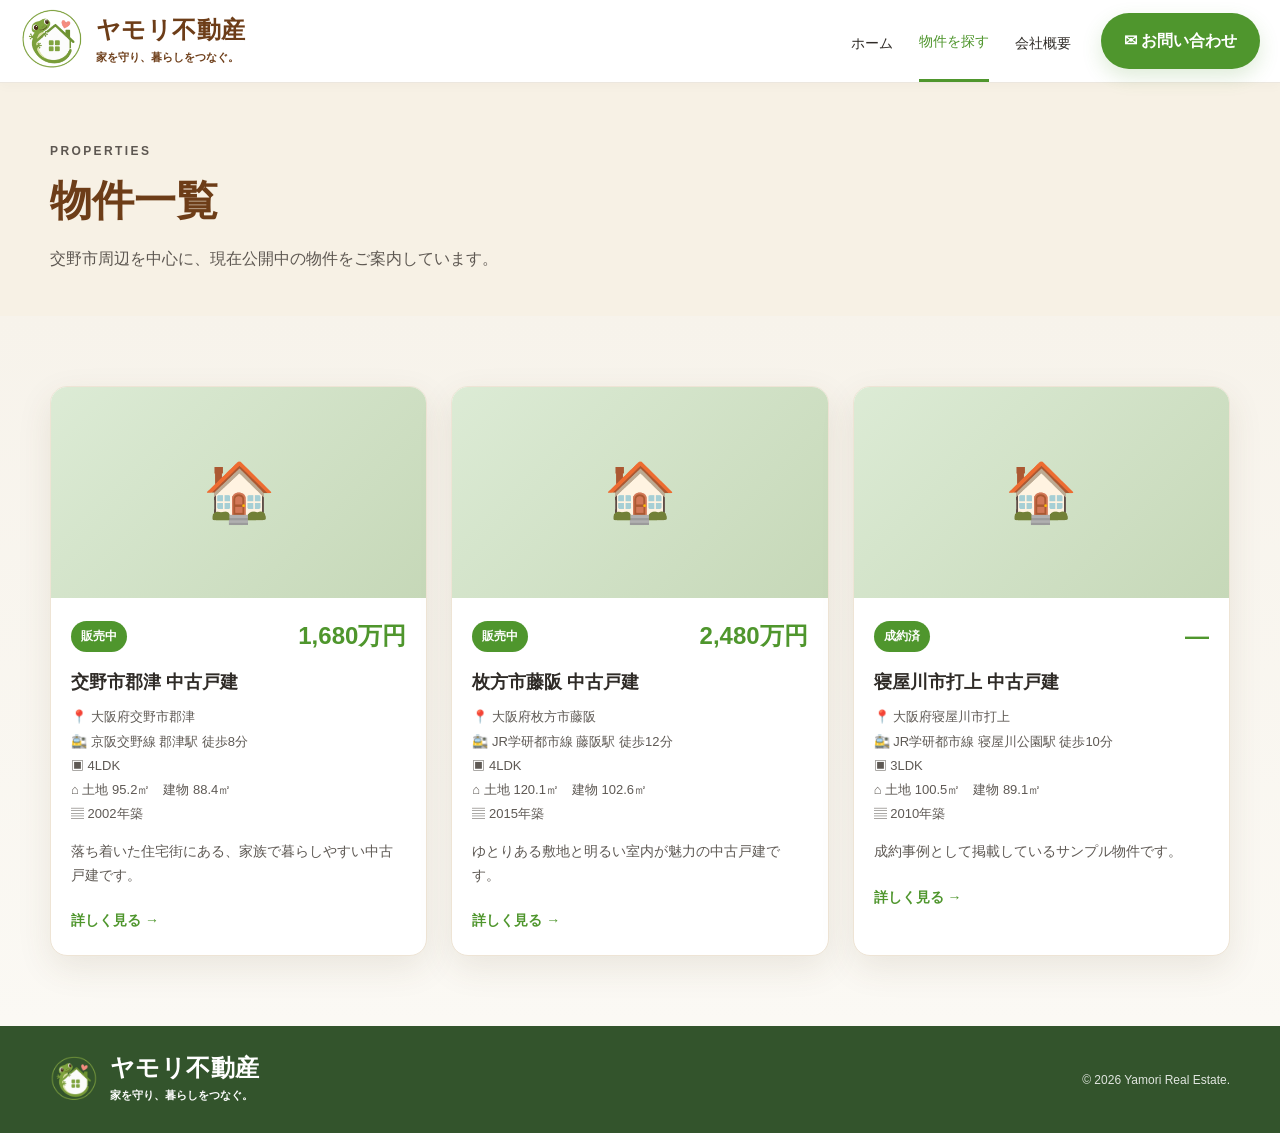
==== properties.html @ 7ecbcc4e "Refresh property listing script cache" ====
<!doctype html>
<html lang="ja">
<head>
  <meta charset="utf-8">
  <meta name="viewport" content="width=device-width,initial-scale=1">
  <title>物件一覧｜交野市の中古物件｜ヤモリ不動産</title>
  <meta name="description" content="ヤモリ不動産が取り扱う交野市周辺の中古戸建・中古物件一覧です。公開中の物件情報をご覧いただけます。">
  <meta name="robots" content="index,follow">
  <link rel="canonical" href="https://naokisuzuki-create.github.io/yamori-estate/properties.html">
  <link rel="stylesheet" href="style.css?v=13">
  <script defer src="script.js?v=12"></script>
</head>
<body>
<header class="site-header">
  <div class="wrap header-inner">
    <a class="brand" href="index.html">
      <img class="brand-logo" src="images/images_logo.png?v=11" alt="ヤモリ不動産ロゴ">
      <div><strong>ヤモリ不動産</strong><small>家を守り、暮らしをつなぐ。</small></div>
    </a>
    <nav>
      <a href="index.html">ホーム</a>
      <a class="active" href="properties.html">物件を探す</a>
      <a href="index.html#company">会社概要</a>
    </nav>

    <a class="contact-pill" href="index.html#contact">✉ お問い合わせ</a>
  </div>
</header>
<main>
  <section class="page-hero"><div class="wrap"><p class="eyebrow">PROPERTIES</p><h1>物件一覧</h1><p>交野市周辺を中心に、現在公開中の物件をご案内しています。</p></div></section>
  <section class="section properties"><div class="wrap"><div id="propertyStatus" class="status">物件情報を読み込んでいます…</div><div id="propertyGrid" class="property-grid"></div></div></section>
</main>
<footer><div class="wrap footer-inner"><div class="brand"><img class="brand-logo" src="images/images_logo.png?v=11" alt="ヤモリ不動産ロゴ"><div><strong>ヤモリ不動産</strong><small>家を守り、暮らしをつなぐ。</small></div></div><p>© <span id="year"></span> Yamori Real Estate.</p></div></footer>
</body>
</html>
---- style.css ----
:root{--green:#4f962d;--brown:#6d3d18;--cream:#f7f1e5;--ink:#2f2b27;--line:#e8dfd1;--pink:#f58379;--shadow:0 12px 34px rgba(86,65,39,.10)}*{box-sizing:border-box}html{scroll-behavior:smooth}body{margin:0;font-family:-apple-system,BlinkMacSystemFont,"Segoe UI","Hiragino Kaku Gothic ProN","Yu Gothic",Meiryo,sans-serif;color:var(--ink);background:#fff;line-height:1.7}img{max-width:100%}a{text-decoration:none;color:inherit}.wrap{width:min(1180px,calc(100% - 40px));margin:auto}.site-header{position:sticky;top:0;z-index:60;background:rgba(255,255,255,.98);border-bottom:1px solid #ece7df;box-shadow:0 2px 12px rgba(60,50,40,.03)}.header-inner{width:min(1280px,calc(100% - 40px));min-height:82px;display:flex;align-items:center;gap:24px}.brand{display:flex;align-items:center;gap:12px;min-width:max-content}.brand-logo{display:block;width:64px;height:64px;object-fit:contain;flex:0 0 64px}.brand strong{display:block;color:var(--brown);font-size:24px;letter-spacing:.02em;line-height:1.2}.brand small{display:block;color:var(--brown);font-size:11px;font-weight:700;margin-top:3px}.header-inner nav{display:flex;align-items:center;gap:26px;margin-left:auto;font-size:14px}.header-inner nav a{padding:30px 0 25px;white-space:nowrap}.header-inner nav a.active{color:var(--green);border-bottom:3px solid var(--green)}.contact-pill{background:var(--green);color:#fff;font-weight:800;border-radius:999px;padding:14px 23px;margin-left:6px;box-shadow:0 8px 20px rgba(79,150,45,.18)}.hero{position:relative;min-height:560px;overflow:hidden;background:#f3f3ef}.hero-photo{position:absolute;inset:0;width:100%;height:100%;display:block;object-fit:cover;object-position:center}.hero:after{content:"";position:absolute;inset:0;background:linear-gradient(90deg,rgba(255,255,255,.96) 0%,rgba(255,255,255,.90) 28%,rgba(255,255,255,.58) 46%,rgba(255,255,255,.05) 72%);pointer-events:none}.hero-content{position:relative;z-index:2;min-height:560px;display:flex;align-items:center}.hero-copy{width:56%;padding:48px 0}.hero-copy h1{font-size:clamp(50px,4.8vw,68px);line-height:1.16;letter-spacing:.015em;color:var(--brown);margin:0 0 24px;font-weight:800}.hero-copy p{font-size:19px;line-height:1.9;margin:0;color:#38312d}.actions{display:flex;gap:16px;margin-top:30px;flex-wrap:wrap}.btn{display:inline-flex;align-items:center;justify-content:center;min-height:52px;padding:0 26px;border-radius:999px;font-weight:800;border:0;cursor:pointer}.btn.green{background:var(--green);color:#fff;box-shadow:0 10px 26px rgba(79,150,45,.22)}.btn.light{border:1px solid #98b880;background:rgba(255,255,255,.92);color:#456b34}.values{background:#fff;padding:28px 0 36px}.values-grid{display:grid;grid-template-columns:repeat(4,1fr);gap:18px;text-align:center}.values-grid>div{padding:6px 18px}.circle{width:78px;height:78px;border-radius:50%;background:#eaf4e4;color:var(--green);display:grid;place-items:center;margin:0 auto 10px;font-size:34px}.circle.pink{background:#fff0ed;color:var(--pink)}.circle.brown{background:#f6eee5;color:var(--brown)}.values h3{color:var(--brown);font-size:18px;margin:9px 0 7px}.values p{font-size:14px;line-height:1.85;margin:0;color:#514a43}.section{padding:70px 0}.properties{background:linear-gradient(180deg,#f7f3eb,#fbf9f4)}.title-row{display:flex;justify-content:space-between;align-items:end;margin-bottom:20px}.title-row h2{font-size:32px;color:var(--brown);margin:0}.title-row a{color:var(--green);font-weight:800}.status{color:#777;font-size:13px;margin-bottom:14px}.status:empty{display:none}.property-grid{display:grid;grid-template-columns:repeat(3,1fr);gap:24px}.property-card{background:#fff;border-radius:17px;overflow:hidden;box-shadow:var(--shadow);border:1px solid #eee4d5}.property-link{display:block;height:100%}.property-card:hover{transform:translateY(-2px);transition:.18s ease;box-shadow:0 15px 38px rgba(86,65,39,.14)}.property-image{aspect-ratio:16/9;background:linear-gradient(135deg,#dcebd5,#c6d8b8);display:grid;place-items:center;overflow:hidden}.property-image img{width:100%;height:100%;object-fit:cover}.placeholder-house{font-size:58px}.property-body{padding:18px 20px 22px}.property-top{display:flex;align-items:center;justify-content:space-between;gap:12px}.badge{background:var(--green);color:#fff;border-radius:999px;padding:5px 10px;font-size:12px;font-weight:800;display:inline-block}.price{font-size:24px;font-weight:900;color:var(--green)}.property-card h3{margin:10px 0 8px;font-size:18px}.meta{font-size:13px;line-height:1.85;color:#5e5954;margin:4px 0}.description{font-size:14px;color:#5e5954}.detail-link{display:inline-block;margin-top:8px;color:var(--green);font-weight:800;font-size:14px}.ctas{padding-top:28px;padding-bottom:36px;background:#fbf9f4}.cta-grid{display:grid;grid-template-columns:1fr 1fr;gap:24px}.cta{display:flex;align-items:center;gap:18px;border-radius:18px;padding:26px 30px;box-shadow:0 6px 18px rgba(84,64,40,.04)}.cta.sell{background:#edf7e9;color:#317424}.cta.search{background:#f7eee3;color:#744318}.cta b{font-size:38px}.cta span{display:flex;flex-direction:column}.cta strong{font-size:24px}.cta small{font-size:13px;color:#49443f;margin-top:2px}.cta i{margin-left:auto;width:40px;height:40px;border-radius:50%;background:#fff;display:grid;place-items:center;font-style:normal;font-size:22px}.town{background:#fff}.town-photo{display:block;width:100%;height:auto;object-fit:contain}.town-description{padding-top:26px;padding-bottom:34px}.town-description p{max-width:760px;margin:0;font-size:16px;line-height:1.9;color:#514a43}.company{background:#fff}.company-grid{display:grid;grid-template-columns:.65fr 1.35fr;gap:60px}.eyebrow{color:var(--green);letter-spacing:.2em;font-weight:800;font-size:12px}.company h2,.contact h2{font-size:37px;margin:4px 0 10px;color:var(--brown)}.company dl{margin:0}.company dl div{display:grid;grid-template-columns:140px 1fr;padding:18px 0;border-top:1px solid var(--line)}.company dl div:last-child{border-bottom:1px solid var(--line)}.company dt{font-weight:700}.company dd{margin:0;color:#5d5751}.contact{background:#f7efdf}.contact-form-grid{display:grid;grid-template-columns:.75fr 1.25fr;gap:60px;align-items:start}.contact-form{background:#fff;border:1px solid #eadfce;border-radius:18px;padding:28px;box-shadow:var(--shadow)}.contact-form label{display:block;font-weight:700;margin-bottom:16px;color:#473f38}.contact-form label span{font-size:11px;color:#fff;background:var(--green);border-radius:999px;padding:2px 7px;margin-left:8px}.contact-form input,.contact-form select,.contact-form textarea{width:100%;margin-top:7px;border:1px solid #d8cec0;border-radius:10px;padding:12px 13px;font:inherit;background:#fff;color:var(--ink)}.contact-form textarea{resize:vertical}.contact-form .btn{width:auto}.form-note{font-size:12px;color:#766e66;margin:10px 0 0}.page-hero{background:#f7f1e5;padding:58px 0 44px}.page-hero h1{color:var(--brown);font-size:42px;margin:4px 0 8px}.page-hero p{margin:0;color:#5d5751}.breadcrumb{font-size:13px;color:#746c64;margin:0 0 24px}.breadcrumb a{color:var(--green)}.property-detail-head{display:grid;grid-template-columns:1.1fr .9fr;gap:42px;align-items:start}.property-detail-image{background:linear-gradient(135deg,#dcebd5,#c6d8b8);border-radius:18px;overflow:hidden;aspect-ratio:16/10;display:grid;place-items:center}.property-detail-image img{width:100%;height:100%;object-fit:cover}.property-detail-placeholder{font-size:86px}.property-detail-summary h1{color:var(--brown);font-size:36px;line-height:1.35;margin:16px 0 8px}.detail-price{font-size:32px;font-weight:900;color:var(--green);margin:0 0 18px}.property-detail-summary .btn{margin-top:14px}.property-specs{margin:42px 0 0;border-top:1px solid var(--line)}.property-specs div{display:grid;grid-template-columns:180px 1fr;border-bottom:1px solid var(--line);padding:17px 0}.property-specs dt{font-weight:800}.property-specs dd{margin:0}.not-found{text-align:center;padding:40px 0 70px}.not-found h1{color:var(--brown)}footer{background:#33542c;color:#fff;padding:28px 0}.footer-inner{display:flex;align-items:center;justify-content:space-between;gap:24px}footer .brand-logo{width:48px;height:48px;flex-basis:48px}footer .brand strong,footer .brand small{color:#fff}footer p{font-size:12px;opacity:.85}@media(max-width:980px){.header-inner nav{display:none}.contact-pill{margin-left:auto}.hero-copy{width:60%}.values-grid,.property-grid{grid-template-columns:repeat(2,1fr)}.cta-grid,.company-grid,.contact-form-grid,.property-detail-head{grid-template-columns:1fr}}@media(max-width:640px){.wrap{width:min(100% - 26px,1180px)}.site-header{position:relative}.header-inner{min-height:74px;gap:10px}.brand{gap:9px}.brand-logo{width:52px;height:52px;flex-basis:52px}.brand strong{font-size:18px}.brand small{font-size:9px}.contact-pill{font-size:0;padding:10px 12px;margin-left:auto}.contact-pill:before{content:"✉";font-size:18px}.hero{min-height:0;overflow:visible;display:flex;flex-direction:column;background:#fff}.hero-photo{position:relative;inset:auto;width:100%;height:auto;object-fit:contain;order:1}.hero:after{display:none}.hero-content{min-height:0;height:auto;order:2;display:block;background:#fff}.hero-copy{width:100%;padding:24px 0 30px}.hero-copy h1{font-size:36px;line-height:1.16;margin-bottom:16px}.hero-copy p{font-size:15px;line-height:1.75}.actions{gap:10px;margin-top:22px}.btn{width:100%;min-height:48px;padding:0 20px}.values{padding:26px 0 32px}.values-grid{grid-template-columns:1fr;gap:30px}.values-grid>div{padding:0 10px}.circle{width:68px;height:68px;font-size:30px;margin-bottom:8px}.values h3{font-size:17px;margin:7px 0 5px}.values p{font-size:14px;line-height:1.75}.property-grid{grid-template-columns:1fr}.section{padding:46px 0}.title-row{align-items:flex-start;flex-direction:column;gap:8px}.cta-grid{grid-template-columns:1fr;gap:16px}.cta{padding:22px}.cta strong{font-size:20px}.company-grid{grid-template-columns:1fr;gap:26px}.company h2,.contact h2{font-size:32px;line-height:1.28}.company dl div{grid-template-columns:1fr;gap:5px;padding:16px 0}.footer-inner{flex-direction:column;align-items:flex-start}.town-photo{width:100%;height:auto;object-fit:contain}.town-description{padding-top:20px;padding-bottom:28px}.town-description p{font-size:15px;line-height:1.75}.contact{padding-top:44px;padding-bottom:44px}.contact-form{padding:20px}.page-hero{padding:40px 0 30px}.page-hero h1{font-size:34px}.property-detail-summary h1{font-size:28px}.detail-price{font-size:27px}.property-specs div{grid-template-columns:1fr;gap:4px}.property-detail-placeholder{font-size:64px}}
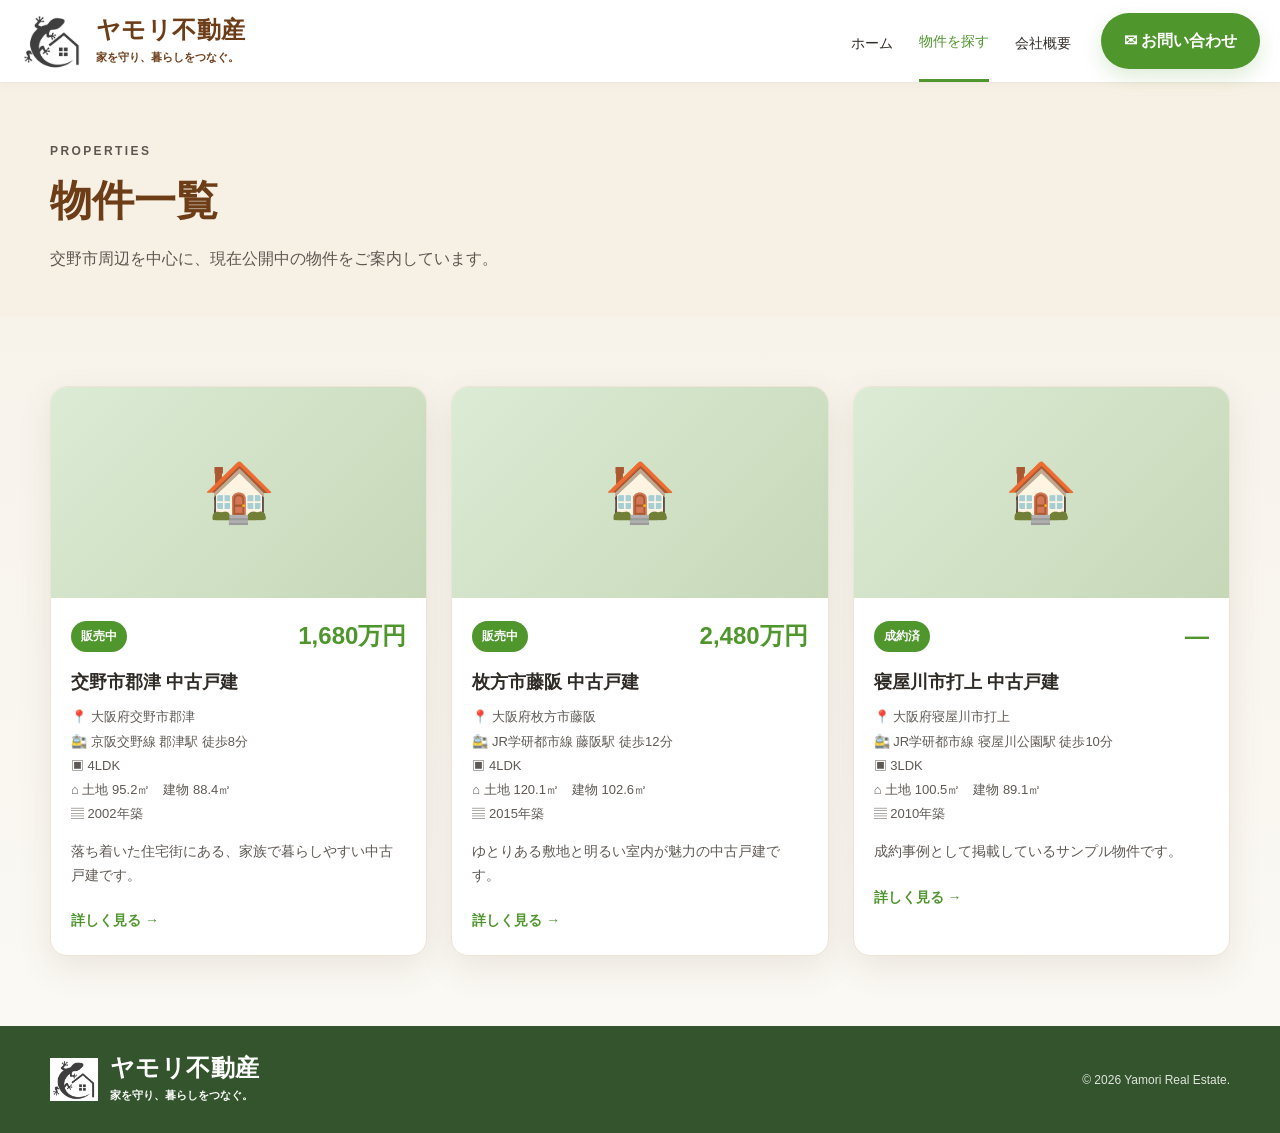
==== commit d8e4c677: "Update logo image in properties.html" ====
--- a/properties.html
+++ b/properties.html
@@ -14,7 +14,7 @@
 <header class="site-header">
   <div class="wrap header-inner">
     <a class="brand" href="index.html">
-      <img class="brand-logo" src="images/images_logo.png?v=11" alt="ヤモリ不動産ロゴ">
+      <img class="brand-logo" src="images/images_logo2.png?v=1" alt="ヤモリ不動産ロゴ">
       <div><strong>ヤモリ不動産</strong><small>家を守り、暮らしをつなぐ。</small></div>
     </a>
     <nav>
@@ -30,6 +30,6 @@
   <section class="page-hero"><div class="wrap"><p class="eyebrow">PROPERTIES</p><h1>物件一覧</h1><p>交野市周辺を中心に、現在公開中の物件をご案内しています。</p></div></section>
   <section class="section properties"><div class="wrap"><div id="propertyStatus" class="status">物件情報を読み込んでいます…</div><div id="propertyGrid" class="property-grid"></div></div></section>
 </main>
-<footer><div class="wrap footer-inner"><div class="brand"><img class="brand-logo" src="images/images_logo.png?v=11" alt="ヤモリ不動産ロゴ"><div><strong>ヤモリ不動産</strong><small>家を守り、暮らしをつなぐ。</small></div></div><p>© <span id="year"></span> Yamori Real Estate.</p></div></footer>
+<footer><div class="wrap footer-inner"><div class="brand"><img class="brand-logo" src="images/images_logo2.png?v=1" alt="ヤモリ不動産ロゴ"><div><strong>ヤモリ不動産</strong><small>家を守り、暮らしをつなぐ。</small></div></div><p>© <span id="year"></span> Yamori Real Estate.</p></div></footer>
 </body>
 </html>
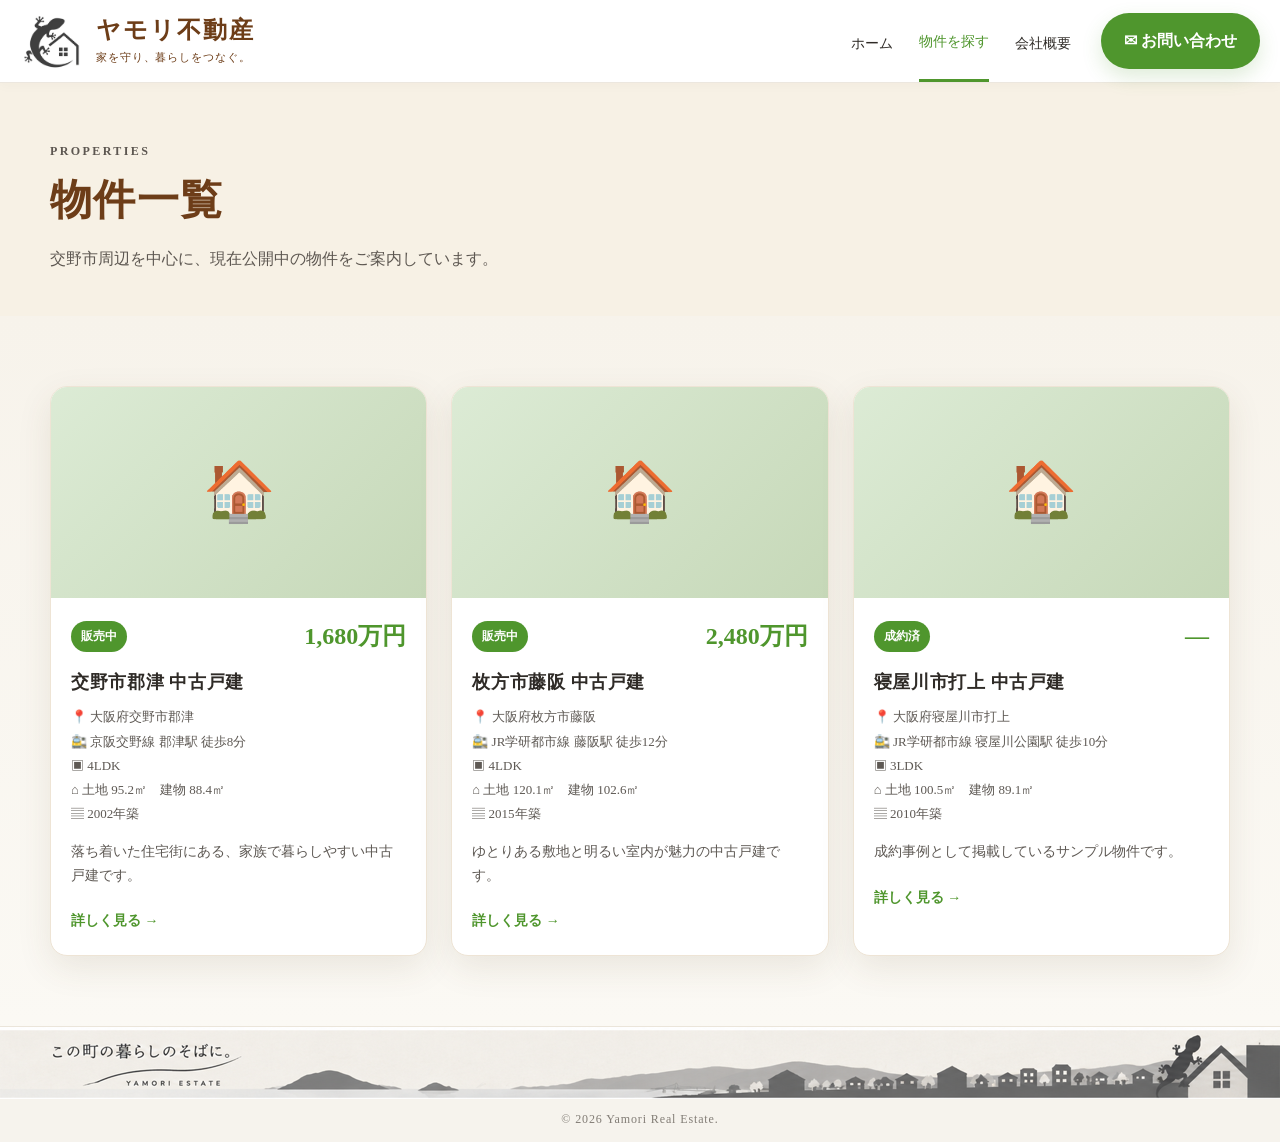
==== commit 2bd0537f: "Apply Mincho typography and image footer to properties page" ====
--- a/properties.html
+++ b/properties.html
@@ -7,7 +7,7 @@
   <meta name="description" content="ヤモリ不動産が取り扱う交野市周辺の中古戸建・中古物件一覧です。公開中の物件情報をご覧いただけます。">
   <meta name="robots" content="index,follow">
   <link rel="canonical" href="https://naokisuzuki-create.github.io/yamori-estate/properties.html">
-  <link rel="stylesheet" href="style.css?v=13">
+  <link rel="stylesheet" href="style.css?v=14">
   <script defer src="script.js?v=12"></script>
 </head>
 <body>
@@ -30,6 +30,9 @@
   <section class="page-hero"><div class="wrap"><p class="eyebrow">PROPERTIES</p><h1>物件一覧</h1><p>交野市周辺を中心に、現在公開中の物件をご案内しています。</p></div></section>
   <section class="section properties"><div class="wrap"><div id="propertyStatus" class="status">物件情報を読み込んでいます…</div><div id="propertyGrid" class="property-grid"></div></div></section>
 </main>
-<footer><div class="wrap footer-inner"><div class="brand"><img class="brand-logo" src="images/images_logo2.png?v=1" alt="ヤモリ不動産ロゴ"><div><strong>ヤモリ不動産</strong><small>家を守り、暮らしをつなぐ。</small></div></div><p>© <span id="year"></span> Yamori Real Estate.</p></div></footer>
+<footer class="site-footer">
+  <img class="footer-banner" src="images/images_town3.png?v=1" alt="この町の暮らしのそばに。ヤモリ不動産">
+  <div class="footer-copy"><p>© <span id="year"></span> Yamori Real Estate.</p></div>
+</footer>
 </body>
 </html>
--- a/style.css
+++ b/style.css
@@ -1 +1,7 @@
-:root{--green:#4f962d;--brown:#6d3d18;--cream:#f7f1e5;--ink:#2f2b27;--line:#e8dfd1;--pink:#f58379;--shadow:0 12px 34px rgba(86,65,39,.10)}*{box-sizing:border-box}html{scroll-behavior:smooth}body{margin:0;font-family:-apple-system,BlinkMacSystemFont,"Segoe UI","Hiragino Kaku Gothic ProN","Yu Gothic",Meiryo,sans-serif;color:var(--ink);background:#fff;line-height:1.7}img{max-width:100%}a{text-decoration:none;color:inherit}.wrap{width:min(1180px,calc(100% - 40px));margin:auto}.site-header{position:sticky;top:0;z-index:60;background:rgba(255,255,255,.98);border-bottom:1px solid #ece7df;box-shadow:0 2px 12px rgba(60,50,40,.03)}.header-inner{width:min(1280px,calc(100% - 40px));min-height:82px;display:flex;align-items:center;gap:24px}.brand{display:flex;align-items:center;gap:12px;min-width:max-content}.brand-logo{display:block;width:64px;height:64px;object-fit:contain;flex:0 0 64px}.brand strong{display:block;color:var(--brown);font-size:24px;letter-spacing:.02em;line-height:1.2}.brand small{display:block;color:var(--brown);font-size:11px;font-weight:700;margin-top:3px}.header-inner nav{display:flex;align-items:center;gap:26px;margin-left:auto;font-size:14px}.header-inner nav a{padding:30px 0 25px;white-space:nowrap}.header-inner nav a.active{color:var(--green);border-bottom:3px solid var(--green)}.contact-pill{background:var(--green);color:#fff;font-weight:800;border-radius:999px;padding:14px 23px;margin-left:6px;box-shadow:0 8px 20px rgba(79,150,45,.18)}.hero{position:relative;min-height:560px;overflow:hidden;background:#f3f3ef}.hero-photo{position:absolute;inset:0;width:100%;height:100%;display:block;object-fit:cover;object-position:center}.hero:after{content:"";position:absolute;inset:0;background:linear-gradient(90deg,rgba(255,255,255,.96) 0%,rgba(255,255,255,.90) 28%,rgba(255,255,255,.58) 46%,rgba(255,255,255,.05) 72%);pointer-events:none}.hero-content{position:relative;z-index:2;min-height:560px;display:flex;align-items:center}.hero-copy{width:56%;padding:48px 0}.hero-copy h1{font-size:clamp(50px,4.8vw,68px);line-height:1.16;letter-spacing:.015em;color:var(--brown);margin:0 0 24px;font-weight:800}.hero-copy p{font-size:19px;line-height:1.9;margin:0;color:#38312d}.actions{display:flex;gap:16px;margin-top:30px;flex-wrap:wrap}.btn{display:inline-flex;align-items:center;justify-content:center;min-height:52px;padding:0 26px;border-radius:999px;font-weight:800;border:0;cursor:pointer}.btn.green{background:var(--green);color:#fff;box-shadow:0 10px 26px rgba(79,150,45,.22)}.btn.light{border:1px solid #98b880;background:rgba(255,255,255,.92);color:#456b34}.values{background:#fff;padding:28px 0 36px}.values-grid{display:grid;grid-template-columns:repeat(4,1fr);gap:18px;text-align:center}.values-grid>div{padding:6px 18px}.circle{width:78px;height:78px;border-radius:50%;background:#eaf4e4;color:var(--green);display:grid;place-items:center;margin:0 auto 10px;font-size:34px}.circle.pink{background:#fff0ed;color:var(--pink)}.circle.brown{background:#f6eee5;color:var(--brown)}.values h3{color:var(--brown);font-size:18px;margin:9px 0 7px}.values p{font-size:14px;line-height:1.85;margin:0;color:#514a43}.section{padding:70px 0}.properties{background:linear-gradient(180deg,#f7f3eb,#fbf9f4)}.title-row{display:flex;justify-content:space-between;align-items:end;margin-bottom:20px}.title-row h2{font-size:32px;color:var(--brown);margin:0}.title-row a{color:var(--green);font-weight:800}.status{color:#777;font-size:13px;margin-bottom:14px}.status:empty{display:none}.property-grid{display:grid;grid-template-columns:repeat(3,1fr);gap:24px}.property-card{background:#fff;border-radius:17px;overflow:hidden;box-shadow:var(--shadow);border:1px solid #eee4d5}.property-link{display:block;height:100%}.property-card:hover{transform:translateY(-2px);transition:.18s ease;box-shadow:0 15px 38px rgba(86,65,39,.14)}.property-image{aspect-ratio:16/9;background:linear-gradient(135deg,#dcebd5,#c6d8b8);display:grid;place-items:center;overflow:hidden}.property-image img{width:100%;height:100%;object-fit:cover}.placeholder-house{font-size:58px}.property-body{padding:18px 20px 22px}.property-top{display:flex;align-items:center;justify-content:space-between;gap:12px}.badge{background:var(--green);color:#fff;border-radius:999px;padding:5px 10px;font-size:12px;font-weight:800;display:inline-block}.price{font-size:24px;font-weight:900;color:var(--green)}.property-card h3{margin:10px 0 8px;font-size:18px}.meta{font-size:13px;line-height:1.85;color:#5e5954;margin:4px 0}.description{font-size:14px;color:#5e5954}.detail-link{display:inline-block;margin-top:8px;color:var(--green);font-weight:800;font-size:14px}.ctas{padding-top:28px;padding-bottom:36px;background:#fbf9f4}.cta-grid{display:grid;grid-template-columns:1fr 1fr;gap:24px}.cta{display:flex;align-items:center;gap:18px;border-radius:18px;padding:26px 30px;box-shadow:0 6px 18px rgba(84,64,40,.04)}.cta.sell{background:#edf7e9;color:#317424}.cta.search{background:#f7eee3;color:#744318}.cta b{font-size:38px}.cta span{display:flex;flex-direction:column}.cta strong{font-size:24px}.cta small{font-size:13px;color:#49443f;margin-top:2px}.cta i{margin-left:auto;width:40px;height:40px;border-radius:50%;background:#fff;display:grid;place-items:center;font-style:normal;font-size:22px}.town{background:#fff}.town-photo{display:block;width:100%;height:auto;object-fit:contain}.town-description{padding-top:26px;padding-bottom:34px}.town-description p{max-width:760px;margin:0;font-size:16px;line-height:1.9;color:#514a43}.company{background:#fff}.company-grid{display:grid;grid-template-columns:.65fr 1.35fr;gap:60px}.eyebrow{color:var(--green);letter-spacing:.2em;font-weight:800;font-size:12px}.company h2,.contact h2{font-size:37px;margin:4px 0 10px;color:var(--brown)}.company dl{margin:0}.company dl div{display:grid;grid-template-columns:140px 1fr;padding:18px 0;border-top:1px solid var(--line)}.company dl div:last-child{border-bottom:1px solid var(--line)}.company dt{font-weight:700}.company dd{margin:0;color:#5d5751}.contact{background:#f7efdf}.contact-form-grid{display:grid;grid-template-columns:.75fr 1.25fr;gap:60px;align-items:start}.contact-form{background:#fff;border:1px solid #eadfce;border-radius:18px;padding:28px;box-shadow:var(--shadow)}.contact-form label{display:block;font-weight:700;margin-bottom:16px;color:#473f38}.contact-form label span{font-size:11px;color:#fff;background:var(--green);border-radius:999px;padding:2px 7px;margin-left:8px}.contact-form input,.contact-form select,.contact-form textarea{width:100%;margin-top:7px;border:1px solid #d8cec0;border-radius:10px;padding:12px 13px;font:inherit;background:#fff;color:var(--ink)}.contact-form textarea{resize:vertical}.contact-form .btn{width:auto}.form-note{font-size:12px;color:#766e66;margin:10px 0 0}.page-hero{background:#f7f1e5;padding:58px 0 44px}.page-hero h1{color:var(--brown);font-size:42px;margin:4px 0 8px}.page-hero p{margin:0;color:#5d5751}.breadcrumb{font-size:13px;color:#746c64;margin:0 0 24px}.breadcrumb a{color:var(--green)}.property-detail-head{display:grid;grid-template-columns:1.1fr .9fr;gap:42px;align-items:start}.property-detail-image{background:linear-gradient(135deg,#dcebd5,#c6d8b8);border-radius:18px;overflow:hidden;aspect-ratio:16/10;display:grid;place-items:center}.property-detail-image img{width:100%;height:100%;object-fit:cover}.property-detail-placeholder{font-size:86px}.property-detail-summary h1{color:var(--brown);font-size:36px;line-height:1.35;margin:16px 0 8px}.detail-price{font-size:32px;font-weight:900;color:var(--green);margin:0 0 18px}.property-detail-summary .btn{margin-top:14px}.property-specs{margin:42px 0 0;border-top:1px solid var(--line)}.property-specs div{display:grid;grid-template-columns:180px 1fr;border-bottom:1px solid var(--line);padding:17px 0}.property-specs dt{font-weight:800}.property-specs dd{margin:0}.not-found{text-align:center;padding:40px 0 70px}.not-found h1{color:var(--brown)}footer{background:#33542c;color:#fff;padding:28px 0}.footer-inner{display:flex;align-items:center;justify-content:space-between;gap:24px}footer .brand-logo{width:48px;height:48px;flex-basis:48px}footer .brand strong,footer .brand small{color:#fff}footer p{font-size:12px;opacity:.85}@media(max-width:980px){.header-inner nav{display:none}.contact-pill{margin-left:auto}.hero-copy{width:60%}.values-grid,.property-grid{grid-template-columns:repeat(2,1fr)}.cta-grid,.company-grid,.contact-form-grid,.property-detail-head{grid-template-columns:1fr}}@media(max-width:640px){.wrap{width:min(100% - 26px,1180px)}.site-header{position:relative}.header-inner{min-height:74px;gap:10px}.brand{gap:9px}.brand-logo{width:52px;height:52px;flex-basis:52px}.brand strong{font-size:18px}.brand small{font-size:9px}.contact-pill{font-size:0;padding:10px 12px;margin-left:auto}.contact-pill:before{content:"✉";font-size:18px}.hero{min-height:0;overflow:visible;display:flex;flex-direction:column;background:#fff}.hero-photo{position:relative;inset:auto;width:100%;height:auto;object-fit:contain;order:1}.hero:after{display:none}.hero-content{min-height:0;height:auto;order:2;display:block;background:#fff}.hero-copy{width:100%;padding:24px 0 30px}.hero-copy h1{font-size:36px;line-height:1.16;margin-bottom:16px}.hero-copy p{font-size:15px;line-height:1.75}.actions{gap:10px;margin-top:22px}.btn{width:100%;min-height:48px;padding:0 20px}.values{padding:26px 0 32px}.values-grid{grid-template-columns:1fr;gap:30px}.values-grid>div{padding:0 10px}.circle{width:68px;height:68px;font-size:30px;margin-bottom:8px}.values h3{font-size:17px;margin:7px 0 5px}.values p{font-size:14px;line-height:1.75}.property-grid{grid-template-columns:1fr}.section{padding:46px 0}.title-row{align-items:flex-start;flex-direction:column;gap:8px}.cta-grid{grid-template-columns:1fr;gap:16px}.cta{padding:22px}.cta strong{font-size:20px}.company-grid{grid-template-columns:1fr;gap:26px}.company h2,.contact h2{font-size:32px;line-height:1.28}.company dl div{grid-template-columns:1fr;gap:5px;padding:16px 0}.footer-inner{flex-direction:column;align-items:flex-start}.town-photo{width:100%;height:auto;object-fit:contain}.town-description{padding-top:20px;padding-bottom:28px}.town-description p{font-size:15px;line-height:1.75}.contact{padding-top:44px;padding-bottom:44px}.contact-form{padding:20px}.page-hero{padding:40px 0 30px}.page-hero h1{font-size:34px}.property-detail-summary h1{font-size:28px}.detail-price{font-size:27px}.property-specs div{grid-template-columns:1fr;gap:4px}.property-detail-placeholder{font-size:64px}}+:root{--green:#4f962d;--brown:#6d3d18;--cream:#f7f1e5;--ink:#2f2b27;--line:#e8dfd1;--pink:#f58379;--shadow:0 12px 34px rgba(86,65,39,.10)}*{box-sizing:border-box}html{scroll-behavior:smooth}body{margin:0;font-family:-apple-system,BlinkMacSystemFont,"Segoe UI","Hiragino Kaku Gothic ProN","Yu Gothic",Meiryo,sans-serif;color:var(--ink);background:#fff;line-height:1.7}img{max-width:100%}a{text-decoration:none;color:inherit}.wrap{width:min(1180px,calc(100% - 40px));margin:auto}.site-header{position:sticky;top:0;z-index:60;background:rgba(255,255,255,.98);border-bottom:1px solid #ece7df;box-shadow:0 2px 12px rgba(60,50,40,.03)}.header-inner{width:min(1280px,calc(100% - 40px));min-height:82px;display:flex;align-items:center;gap:24px}.brand{display:flex;align-items:center;gap:12px;min-width:max-content}.brand-logo{display:block;width:64px;height:64px;object-fit:contain;flex:0 0 64px}.brand strong{display:block;color:var(--brown);font-size:24px;letter-spacing:.02em;line-height:1.2}.brand small{display:block;color:var(--brown);font-size:11px;font-weight:700;margin-top:3px}.header-inner nav{display:flex;align-items:center;gap:26px;margin-left:auto;font-size:14px}.header-inner nav a{padding:30px 0 25px;white-space:nowrap}.header-inner nav a.active{color:var(--green);border-bottom:3px solid var(--green)}.contact-pill{background:var(--green);color:#fff;font-weight:800;border-radius:999px;padding:14px 23px;margin-left:6px;box-shadow:0 8px 20px rgba(79,150,45,.18)}.hero{position:relative;min-height:560px;overflow:hidden;background:#f3f3ef}.hero-photo{position:absolute;inset:0;width:100%;height:100%;display:block;object-fit:cover;object-position:center}.hero:after{content:"";position:absolute;inset:0;background:linear-gradient(90deg,rgba(255,255,255,.96) 0%,rgba(255,255,255,.90) 28%,rgba(255,255,255,.58) 46%,rgba(255,255,255,.05) 72%);pointer-events:none}.hero-content{position:relative;z-index:2;min-height:560px;display:flex;align-items:center}.hero-copy{width:56%;padding:48px 0}.hero-copy h1{font-size:clamp(50px,4.8vw,68px);line-height:1.16;letter-spacing:.015em;color:var(--brown);margin:0 0 24px;font-weight:800}.hero-copy p{font-size:19px;line-height:1.9;margin:0;color:#38312d}.actions{display:flex;gap:16px;margin-top:30px;flex-wrap:wrap}.btn{display:inline-flex;align-items:center;justify-content:center;min-height:52px;padding:0 26px;border-radius:999px;font-weight:800;border:0;cursor:pointer}.btn.green{background:var(--green);color:#fff;box-shadow:0 10px 26px rgba(79,150,45,.22)}.btn.light{border:1px solid #98b880;background:rgba(255,255,255,.92);color:#456b34}.values{background:#fff;padding:28px 0 36px}.values-grid{display:grid;grid-template-columns:repeat(4,1fr);gap:18px;text-align:center}.values-grid>div{padding:6px 18px}.circle{width:78px;height:78px;border-radius:50%;background:#eaf4e4;color:var(--green);display:grid;place-items:center;margin:0 auto 10px;font-size:34px}.circle.pink{background:#fff0ed;color:var(--pink)}.circle.brown{background:#f6eee5;color:var(--brown)}.values h3{color:var(--brown);font-size:18px;margin:9px 0 7px}.values p{font-size:14px;line-height:1.85;margin:0;color:#514a43}.section{padding:70px 0}.properties{background:linear-gradient(180deg,#f7f3eb,#fbf9f4)}.title-row{display:flex;justify-content:space-between;align-items:end;margin-bottom:20px}.title-row h2{font-size:32px;color:var(--brown);margin:0}.title-row a{color:var(--green);font-weight:800}.status{color:#777;font-size:13px;margin-bottom:14px}.status:empty{display:none}.property-grid{display:grid;grid-template-columns:repeat(3,1fr);gap:24px}.property-card{background:#fff;border-radius:17px;overflow:hidden;box-shadow:var(--shadow);border:1px solid #eee4d5}.property-link{display:block;height:100%}.property-card:hover{transform:translateY(-2px);transition:.18s ease;box-shadow:0 15px 38px rgba(86,65,39,.14)}.property-image{aspect-ratio:16/9;background:linear-gradient(135deg,#dcebd5,#c6d8b8);display:grid;place-items:center;overflow:hidden}.property-image img{width:100%;height:100%;object-fit:cover}.placeholder-house{font-size:58px}.property-body{padding:18px 20px 22px}.property-top{display:flex;align-items:center;justify-content:space-between;gap:12px}.badge{background:var(--green);color:#fff;border-radius:999px;padding:5px 10px;font-size:12px;font-weight:800;display:inline-block}.price{font-size:24px;font-weight:900;color:var(--green)}.property-card h3{margin:10px 0 8px;font-size:18px}.meta{font-size:13px;line-height:1.85;color:#5e5954;margin:4px 0}.description{font-size:14px;color:#5e5954}.detail-link{display:inline-block;margin-top:8px;color:var(--green);font-weight:800;font-size:14px}.ctas{padding-top:28px;padding-bottom:36px;background:#fbf9f4}.cta-grid{display:grid;grid-template-columns:1fr 1fr;gap:24px}.cta{display:flex;align-items:center;gap:18px;border-radius:18px;padding:26px 30px;box-shadow:0 6px 18px rgba(84,64,40,.04)}.cta.sell{background:#edf7e9;color:#317424}.cta.search{background:#f7eee3;color:#744318}.cta b{font-size:38px}.cta span{display:flex;flex-direction:column}.cta strong{font-size:24px}.cta small{font-size:13px;color:#49443f;margin-top:2px}.cta i{margin-left:auto;width:40px;height:40px;border-radius:50%;background:#fff;display:grid;place-items:center;font-style:normal;font-size:22px}.town{background:#fff}.town-photo{display:block;width:100%;height:auto;object-fit:contain}.town-description{padding-top:26px;padding-bottom:34px}.town-description p{max-width:760px;margin:0;font-size:16px;line-height:1.9;color:#514a43}.company{background:#fff}.company-grid{display:grid;grid-template-columns:.65fr 1.35fr;gap:60px}.eyebrow{color:var(--green);letter-spacing:.2em;font-weight:800;font-size:12px}.company h2,.contact h2{font-size:37px;margin:4px 0 10px;color:var(--brown)}.company dl{margin:0}.company dl div{display:grid;grid-template-columns:140px 1fr;padding:18px 0;border-top:1px solid var(--line)}.company dl div:last-child{border-bottom:1px solid var(--line)}.company dt{font-weight:700}.company dd{margin:0;color:#5d5751}.contact{background:#f7efdf}.contact-form-grid{display:grid;grid-template-columns:.75fr 1.25fr;gap:60px;align-items:start}.contact-form{background:#fff;border:1px solid #eadfce;border-radius:18px;padding:28px;box-shadow:var(--shadow)}.contact-form label{display:block;font-weight:700;margin-bottom:16px;color:#473f38}.contact-form label span{font-size:11px;color:#fff;background:var(--green);border-radius:999px;padding:2px 7px;margin-left:8px}.contact-form input,.contact-form select,.contact-form textarea{width:100%;margin-top:7px;border:1px solid #d8cec0;border-radius:10px;padding:12px 13px;font:inherit;background:#fff;color:var(--ink)}.contact-form textarea{resize:vertical}.contact-form .btn{width:auto}.form-note{font-size:12px;color:#766e66;margin:10px 0 0}.page-hero{background:#f7f1e5;padding:58px 0 44px}.page-hero h1{color:var(--brown);font-size:42px;margin:4px 0 8px}.page-hero p{margin:0;color:#5d5751}.breadcrumb{font-size:13px;color:#746c64;margin:0 0 24px}.breadcrumb a{color:var(--green)}.property-detail-head{display:grid;grid-template-columns:1.1fr .9fr;gap:42px;align-items:start}.property-detail-image{background:linear-gradient(135deg,#dcebd5,#c6d8b8);border-radius:18px;overflow:hidden;aspect-ratio:16/10;display:grid;place-items:center}.property-detail-image img{width:100%;height:100%;object-fit:cover}.property-detail-placeholder{font-size:86px}.property-detail-summary h1{color:var(--brown);font-size:36px;line-height:1.35;margin:16px 0 8px}.detail-price{font-size:32px;font-weight:900;color:var(--green);margin:0 0 18px}.property-detail-summary .btn{margin-top:14px}.property-specs{margin:42px 0 0;border-top:1px solid var(--line)}.property-specs div{display:grid;grid-template-columns:180px 1fr;border-bottom:1px solid var(--line);padding:17px 0}.property-specs dt{font-weight:800}.property-specs dd{margin:0}.not-found{text-align:center;padding:40px 0 70px}.not-found h1{color:var(--brown)}footer{background:#33542c;color:#fff;padding:28px 0}.footer-inner{display:flex;align-items:center;justify-content:space-between;gap:24px}footer .brand-logo{width:48px;height:48px;flex-basis:48px}footer .brand strong,footer .brand small{color:#fff}footer p{font-size:12px;opacity:.85}@media(max-width:980px){.header-inner nav{display:none}.contact-pill{margin-left:auto}.hero-copy{width:60%}.values-grid,.property-grid{grid-template-columns:repeat(2,1fr)}.cta-grid,.company-grid,.contact-form-grid,.property-detail-head{grid-template-columns:1fr}}@media(max-width:640px){.wrap{width:min(100% - 26px,1180px)}.site-header{position:relative}.header-inner{min-height:74px;gap:10px}.brand{gap:9px}.brand-logo{width:52px;height:52px;flex-basis:52px}.brand strong{font-size:18px}.brand small{font-size:9px}.contact-pill{font-size:0;padding:10px 12px;margin-left:auto}.contact-pill:before{content:"✉";font-size:18px}.hero{min-height:0;overflow:visible;display:flex;flex-direction:column;background:#fff}.hero-photo{position:relative;inset:auto;width:100%;height:auto;object-fit:contain;order:1}.hero:after{display:none}.hero-content{min-height:0;height:auto;order:2;display:block;background:#fff}.hero-copy{width:100%;padding:24px 0 30px}.hero-copy h1{font-size:36px;line-height:1.16;margin-bottom:16px}.hero-copy p{font-size:15px;line-height:1.75}.actions{gap:10px;margin-top:22px}.btn{width:100%;min-height:48px;padding:0 20px}.values{padding:26px 0 32px}.values-grid{grid-template-columns:1fr;gap:30px}.values-grid>div{padding:0 10px}.circle{width:68px;height:68px;font-size:30px;margin-bottom:8px}.values h3{font-size:17px;margin:7px 0 5px}.values p{font-size:14px;line-height:1.75}.property-grid{grid-template-columns:1fr}.section{padding:46px 0}.title-row{align-items:flex-start;flex-direction:column;gap:8px}.cta-grid{grid-template-columns:1fr;gap:16px}.cta{padding:22px}.cta strong{font-size:20px}.company-grid{grid-template-columns:1fr;gap:26px}.company h2,.contact h2{font-size:32px;line-height:1.28}.company dl div{grid-template-columns:1fr;gap:5px;padding:16px 0}.footer-inner{flex-direction:column;align-items:flex-start}.town-photo{width:100%;height:auto;object-fit:contain}.town-description{padding-top:20px;padding-bottom:28px}.town-description p{font-size:15px;line-height:1.75}.contact{padding-top:44px;padding-bottom:44px}.contact-form{padding:20px}.page-hero{padding:40px 0 30px}.page-hero h1{font-size:34px}.property-detail-summary h1{font-size:28px}.detail-price{font-size:27px}.property-specs div{grid-template-columns:1fr;gap:4px}.property-detail-placeholder{font-size:64px}}
+
+/* Brand typography */
+body,button,input,select,textarea{font-family:"Yu Mincho","YuMincho","Hiragino Mincho ProN","Hiragino Mincho Pro","Noto Serif JP",serif}.brand strong{font-weight:600;letter-spacing:.08em}.brand small{font-weight:400;letter-spacing:.08em}.header-inner nav,.contact-pill,.btn,.badge,.price,.detail-link,.eyebrow{font-family:"Yu Mincho","YuMincho","Hiragino Mincho ProN","Hiragino Mincho Pro","Noto Serif JP",serif}.hero-copy h1{font-weight:600;letter-spacing:.055em}.hero-copy p{letter-spacing:.035em}.title-row h2,.company h2,.contact h2,.page-hero h1,.property-card h3,.property-detail-summary h1{font-weight:600;letter-spacing:.035em}
+
+/* Image footer */
+footer.site-footer{background:#f6f3ed;color:#5d5751;padding:0;border-top:1px solid #ebe5da}.footer-banner{display:block;width:100%;height:auto}.footer-copy{text-align:center;padding:10px 20px 12px;font-family:"Yu Mincho","YuMincho","Hiragino Mincho ProN","Hiragino Mincho Pro","Noto Serif JP",serif;font-size:11px;letter-spacing:.08em;color:#6f6962}.footer-copy p{margin:0;opacity:.85}@media(max-width:640px){.footer-banner{width:100%;height:auto}.footer-copy{padding:8px 12px 10px;font-size:10px}}
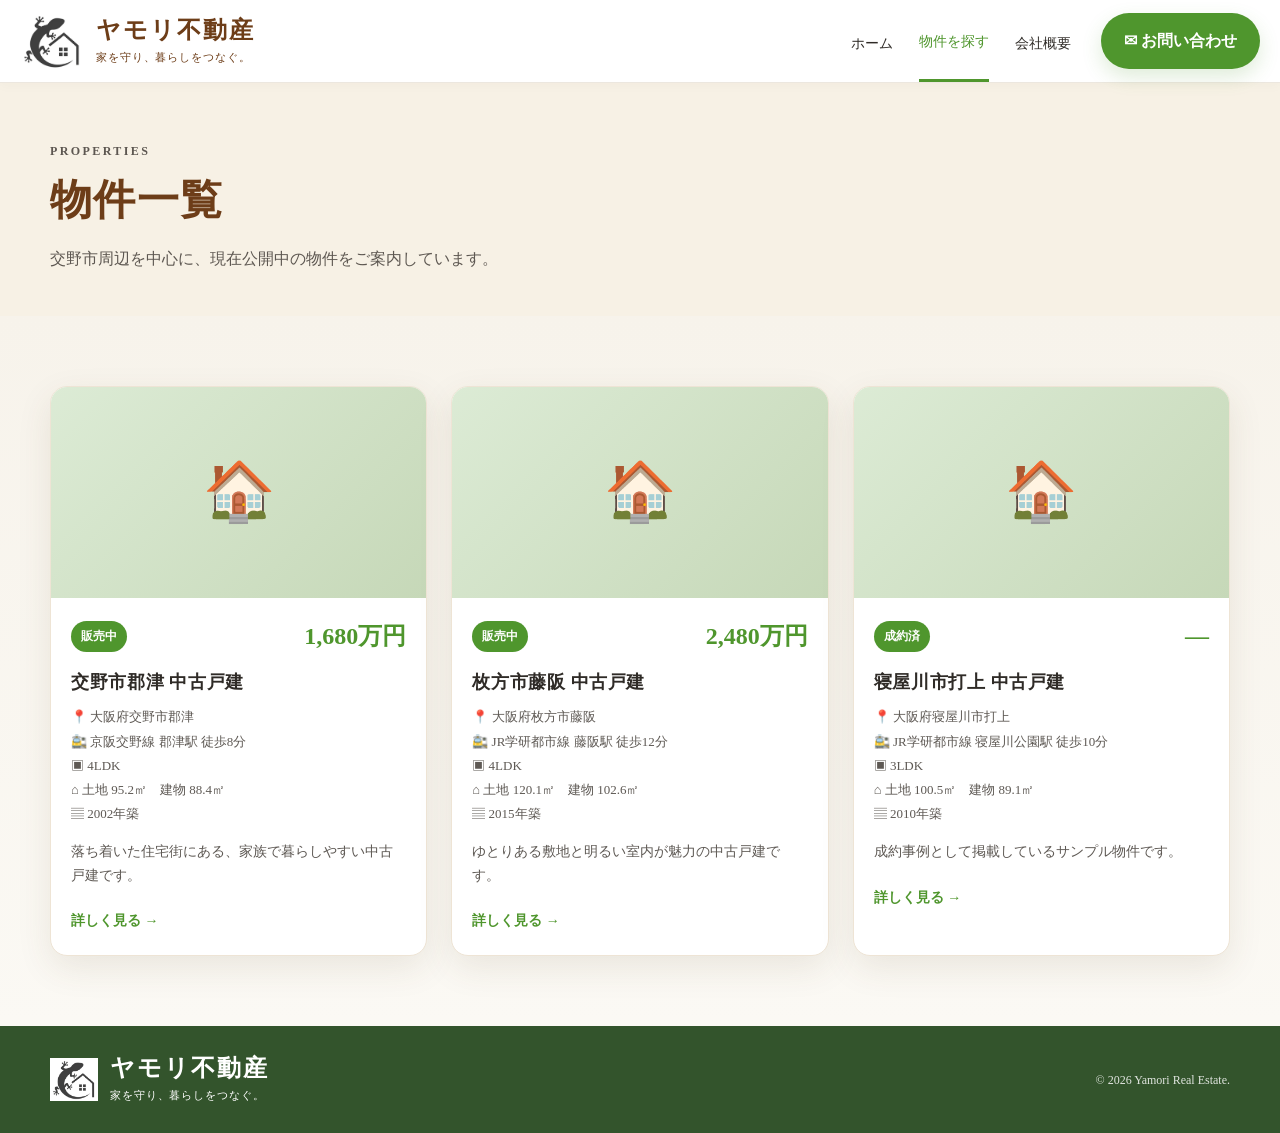
==== commit 5d0e676d: "Restore branded footer with current logo" ====
--- a/properties.html
+++ b/properties.html
@@ -22,7 +22,6 @@
       <a class="active" href="properties.html">物件を探す</a>
       <a href="index.html#company">会社概要</a>
     </nav>
-
     <a class="contact-pill" href="index.html#contact">✉ お問い合わせ</a>
   </div>
 </header>
@@ -30,9 +29,14 @@
   <section class="page-hero"><div class="wrap"><p class="eyebrow">PROPERTIES</p><h1>物件一覧</h1><p>交野市周辺を中心に、現在公開中の物件をご案内しています。</p></div></section>
   <section class="section properties"><div class="wrap"><div id="propertyStatus" class="status">物件情報を読み込んでいます…</div><div id="propertyGrid" class="property-grid"></div></div></section>
 </main>
-<footer class="site-footer">
-  <img class="footer-banner" src="images/images_town3.png?v=1" alt="この町の暮らしのそばに。ヤモリ不動産">
-  <div class="footer-copy"><p>© <span id="year"></span> Yamori Real Estate.</p></div>
+<footer>
+  <div class="wrap footer-inner">
+    <div class="brand">
+      <img class="brand-logo" src="images/images_logo2.png?v=1" alt="ヤモリ不動産ロゴ">
+      <div><strong>ヤモリ不動産</strong><small>家を守り、暮らしをつなぐ。</small></div>
+    </div>
+    <p>© <span id="year"></span> Yamori Real Estate.</p>
+  </div>
 </footer>
 </body>
 </html>
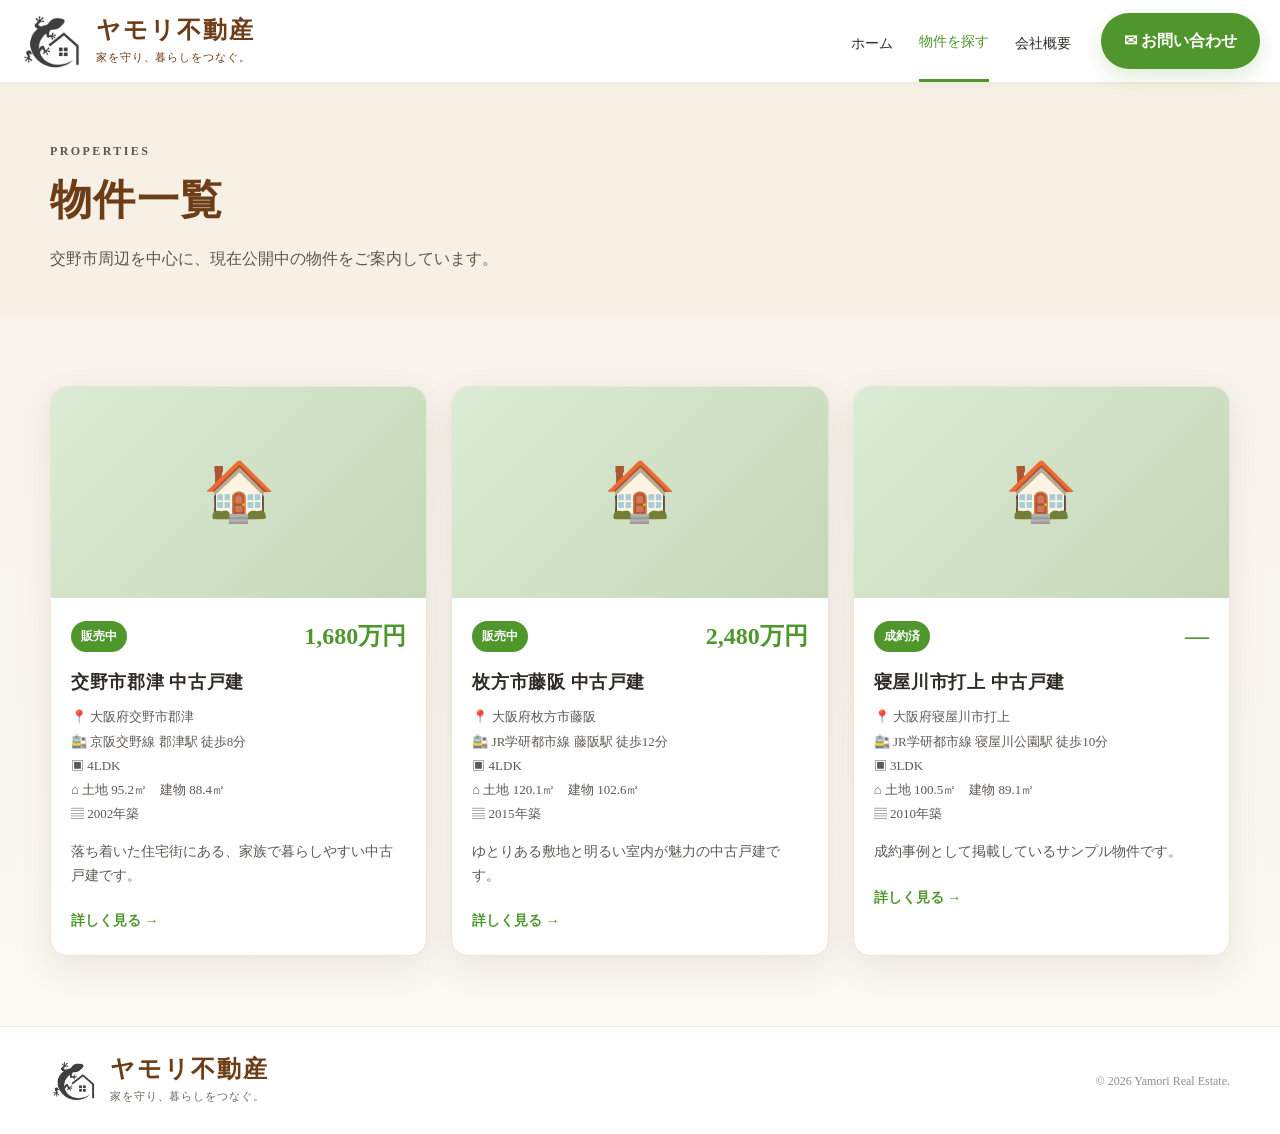
==== commit e30d8af3: "Refresh CSS cache on properties page" ====
--- a/properties.html
+++ b/properties.html
@@ -7,7 +7,7 @@
   <meta name="description" content="ヤモリ不動産が取り扱う交野市周辺の中古戸建・中古物件一覧です。公開中の物件情報をご覧いただけます。">
   <meta name="robots" content="index,follow">
   <link rel="canonical" href="https://naokisuzuki-create.github.io/yamori-estate/properties.html">
-  <link rel="stylesheet" href="style.css?v=14">
+  <link rel="stylesheet" href="style.css?v=15">
   <script defer src="script.js?v=12"></script>
 </head>
 <body>
--- a/style.css
+++ b/style.css
@@ -1,7 +1,4 @@
-:root{--green:#4f962d;--brown:#6d3d18;--cream:#f7f1e5;--ink:#2f2b27;--line:#e8dfd1;--pink:#f58379;--shadow:0 12px 34px rgba(86,65,39,.10)}*{box-sizing:border-box}html{scroll-behavior:smooth}body{margin:0;font-family:-apple-system,BlinkMacSystemFont,"Segoe UI","Hiragino Kaku Gothic ProN","Yu Gothic",Meiryo,sans-serif;color:var(--ink);background:#fff;line-height:1.7}img{max-width:100%}a{text-decoration:none;color:inherit}.wrap{width:min(1180px,calc(100% - 40px));margin:auto}.site-header{position:sticky;top:0;z-index:60;background:rgba(255,255,255,.98);border-bottom:1px solid #ece7df;box-shadow:0 2px 12px rgba(60,50,40,.03)}.header-inner{width:min(1280px,calc(100% - 40px));min-height:82px;display:flex;align-items:center;gap:24px}.brand{display:flex;align-items:center;gap:12px;min-width:max-content}.brand-logo{display:block;width:64px;height:64px;object-fit:contain;flex:0 0 64px}.brand strong{display:block;color:var(--brown);font-size:24px;letter-spacing:.02em;line-height:1.2}.brand small{display:block;color:var(--brown);font-size:11px;font-weight:700;margin-top:3px}.header-inner nav{display:flex;align-items:center;gap:26px;margin-left:auto;font-size:14px}.header-inner nav a{padding:30px 0 25px;white-space:nowrap}.header-inner nav a.active{color:var(--green);border-bottom:3px solid var(--green)}.contact-pill{background:var(--green);color:#fff;font-weight:800;border-radius:999px;padding:14px 23px;margin-left:6px;box-shadow:0 8px 20px rgba(79,150,45,.18)}.hero{position:relative;min-height:560px;overflow:hidden;background:#f3f3ef}.hero-photo{position:absolute;inset:0;width:100%;height:100%;display:block;object-fit:cover;object-position:center}.hero:after{content:"";position:absolute;inset:0;background:linear-gradient(90deg,rgba(255,255,255,.96) 0%,rgba(255,255,255,.90) 28%,rgba(255,255,255,.58) 46%,rgba(255,255,255,.05) 72%);pointer-events:none}.hero-content{position:relative;z-index:2;min-height:560px;display:flex;align-items:center}.hero-copy{width:56%;padding:48px 0}.hero-copy h1{font-size:clamp(50px,4.8vw,68px);line-height:1.16;letter-spacing:.015em;color:var(--brown);margin:0 0 24px;font-weight:800}.hero-copy p{font-size:19px;line-height:1.9;margin:0;color:#38312d}.actions{display:flex;gap:16px;margin-top:30px;flex-wrap:wrap}.btn{display:inline-flex;align-items:center;justify-content:center;min-height:52px;padding:0 26px;border-radius:999px;font-weight:800;border:0;cursor:pointer}.btn.green{background:var(--green);color:#fff;box-shadow:0 10px 26px rgba(79,150,45,.22)}.btn.light{border:1px solid #98b880;background:rgba(255,255,255,.92);color:#456b34}.values{background:#fff;padding:28px 0 36px}.values-grid{display:grid;grid-template-columns:repeat(4,1fr);gap:18px;text-align:center}.values-grid>div{padding:6px 18px}.circle{width:78px;height:78px;border-radius:50%;background:#eaf4e4;color:var(--green);display:grid;place-items:center;margin:0 auto 10px;font-size:34px}.circle.pink{background:#fff0ed;color:var(--pink)}.circle.brown{background:#f6eee5;color:var(--brown)}.values h3{color:var(--brown);font-size:18px;margin:9px 0 7px}.values p{font-size:14px;line-height:1.85;margin:0;color:#514a43}.section{padding:70px 0}.properties{background:linear-gradient(180deg,#f7f3eb,#fbf9f4)}.title-row{display:flex;justify-content:space-between;align-items:end;margin-bottom:20px}.title-row h2{font-size:32px;color:var(--brown);margin:0}.title-row a{color:var(--green);font-weight:800}.status{color:#777;font-size:13px;margin-bottom:14px}.status:empty{display:none}.property-grid{display:grid;grid-template-columns:repeat(3,1fr);gap:24px}.property-card{background:#fff;border-radius:17px;overflow:hidden;box-shadow:var(--shadow);border:1px solid #eee4d5}.property-link{display:block;height:100%}.property-card:hover{transform:translateY(-2px);transition:.18s ease;box-shadow:0 15px 38px rgba(86,65,39,.14)}.property-image{aspect-ratio:16/9;background:linear-gradient(135deg,#dcebd5,#c6d8b8);display:grid;place-items:center;overflow:hidden}.property-image img{width:100%;height:100%;object-fit:cover}.placeholder-house{font-size:58px}.property-body{padding:18px 20px 22px}.property-top{display:flex;align-items:center;justify-content:space-between;gap:12px}.badge{background:var(--green);color:#fff;border-radius:999px;padding:5px 10px;font-size:12px;font-weight:800;display:inline-block}.price{font-size:24px;font-weight:900;color:var(--green)}.property-card h3{margin:10px 0 8px;font-size:18px}.meta{font-size:13px;line-height:1.85;color:#5e5954;margin:4px 0}.description{font-size:14px;color:#5e5954}.detail-link{display:inline-block;margin-top:8px;color:var(--green);font-weight:800;font-size:14px}.ctas{padding-top:28px;padding-bottom:36px;background:#fbf9f4}.cta-grid{display:grid;grid-template-columns:1fr 1fr;gap:24px}.cta{display:flex;align-items:center;gap:18px;border-radius:18px;padding:26px 30px;box-shadow:0 6px 18px rgba(84,64,40,.04)}.cta.sell{background:#edf7e9;color:#317424}.cta.search{background:#f7eee3;color:#744318}.cta b{font-size:38px}.cta span{display:flex;flex-direction:column}.cta strong{font-size:24px}.cta small{font-size:13px;color:#49443f;margin-top:2px}.cta i{margin-left:auto;width:40px;height:40px;border-radius:50%;background:#fff;display:grid;place-items:center;font-style:normal;font-size:22px}.town{background:#fff}.town-photo{display:block;width:100%;height:auto;object-fit:contain}.town-description{padding-top:26px;padding-bottom:34px}.town-description p{max-width:760px;margin:0;font-size:16px;line-height:1.9;color:#514a43}.company{background:#fff}.company-grid{display:grid;grid-template-columns:.65fr 1.35fr;gap:60px}.eyebrow{color:var(--green);letter-spacing:.2em;font-weight:800;font-size:12px}.company h2,.contact h2{font-size:37px;margin:4px 0 10px;color:var(--brown)}.company dl{margin:0}.company dl div{display:grid;grid-template-columns:140px 1fr;padding:18px 0;border-top:1px solid var(--line)}.company dl div:last-child{border-bottom:1px solid var(--line)}.company dt{font-weight:700}.company dd{margin:0;color:#5d5751}.contact{background:#f7efdf}.contact-form-grid{display:grid;grid-template-columns:.75fr 1.25fr;gap:60px;align-items:start}.contact-form{background:#fff;border:1px solid #eadfce;border-radius:18px;padding:28px;box-shadow:var(--shadow)}.contact-form label{display:block;font-weight:700;margin-bottom:16px;color:#473f38}.contact-form label span{font-size:11px;color:#fff;background:var(--green);border-radius:999px;padding:2px 7px;margin-left:8px}.contact-form input,.contact-form select,.contact-form textarea{width:100%;margin-top:7px;border:1px solid #d8cec0;border-radius:10px;padding:12px 13px;font:inherit;background:#fff;color:var(--ink)}.contact-form textarea{resize:vertical}.contact-form .btn{width:auto}.form-note{font-size:12px;color:#766e66;margin:10px 0 0}.page-hero{background:#f7f1e5;padding:58px 0 44px}.page-hero h1{color:var(--brown);font-size:42px;margin:4px 0 8px}.page-hero p{margin:0;color:#5d5751}.breadcrumb{font-size:13px;color:#746c64;margin:0 0 24px}.breadcrumb a{color:var(--green)}.property-detail-head{display:grid;grid-template-columns:1.1fr .9fr;gap:42px;align-items:start}.property-detail-image{background:linear-gradient(135deg,#dcebd5,#c6d8b8);border-radius:18px;overflow:hidden;aspect-ratio:16/10;display:grid;place-items:center}.property-detail-image img{width:100%;height:100%;object-fit:cover}.property-detail-placeholder{font-size:86px}.property-detail-summary h1{color:var(--brown);font-size:36px;line-height:1.35;margin:16px 0 8px}.detail-price{font-size:32px;font-weight:900;color:var(--green);margin:0 0 18px}.property-detail-summary .btn{margin-top:14px}.property-specs{margin:42px 0 0;border-top:1px solid var(--line)}.property-specs div{display:grid;grid-template-columns:180px 1fr;border-bottom:1px solid var(--line);padding:17px 0}.property-specs dt{font-weight:800}.property-specs dd{margin:0}.not-found{text-align:center;padding:40px 0 70px}.not-found h1{color:var(--brown)}footer{background:#33542c;color:#fff;padding:28px 0}.footer-inner{display:flex;align-items:center;justify-content:space-between;gap:24px}footer .brand-logo{width:48px;height:48px;flex-basis:48px}footer .brand strong,footer .brand small{color:#fff}footer p{font-size:12px;opacity:.85}@media(max-width:980px){.header-inner nav{display:none}.contact-pill{margin-left:auto}.hero-copy{width:60%}.values-grid,.property-grid{grid-template-columns:repeat(2,1fr)}.cta-grid,.company-grid,.contact-form-grid,.property-detail-head{grid-template-columns:1fr}}@media(max-width:640px){.wrap{width:min(100% - 26px,1180px)}.site-header{position:relative}.header-inner{min-height:74px;gap:10px}.brand{gap:9px}.brand-logo{width:52px;height:52px;flex-basis:52px}.brand strong{font-size:18px}.brand small{font-size:9px}.contact-pill{font-size:0;padding:10px 12px;margin-left:auto}.contact-pill:before{content:"✉";font-size:18px}.hero{min-height:0;overflow:visible;display:flex;flex-direction:column;background:#fff}.hero-photo{position:relative;inset:auto;width:100%;height:auto;object-fit:contain;order:1}.hero:after{display:none}.hero-content{min-height:0;height:auto;order:2;display:block;background:#fff}.hero-copy{width:100%;padding:24px 0 30px}.hero-copy h1{font-size:36px;line-height:1.16;margin-bottom:16px}.hero-copy p{font-size:15px;line-height:1.75}.actions{gap:10px;margin-top:22px}.btn{width:100%;min-height:48px;padding:0 20px}.values{padding:26px 0 32px}.values-grid{grid-template-columns:1fr;gap:30px}.values-grid>div{padding:0 10px}.circle{width:68px;height:68px;font-size:30px;margin-bottom:8px}.values h3{font-size:17px;margin:7px 0 5px}.values p{font-size:14px;line-height:1.75}.property-grid{grid-template-columns:1fr}.section{padding:46px 0}.title-row{align-items:flex-start;flex-direction:column;gap:8px}.cta-grid{grid-template-columns:1fr;gap:16px}.cta{padding:22px}.cta strong{font-size:20px}.company-grid{grid-template-columns:1fr;gap:26px}.company h2,.contact h2{font-size:32px;line-height:1.28}.company dl div{grid-template-columns:1fr;gap:5px;padding:16px 0}.footer-inner{flex-direction:column;align-items:flex-start}.town-photo{width:100%;height:auto;object-fit:contain}.town-description{padding-top:20px;padding-bottom:28px}.town-description p{font-size:15px;line-height:1.75}.contact{padding-top:44px;padding-bottom:44px}.contact-form{padding:20px}.page-hero{padding:40px 0 30px}.page-hero h1{font-size:34px}.property-detail-summary h1{font-size:28px}.detail-price{font-size:27px}.property-specs div{grid-template-columns:1fr;gap:4px}.property-detail-placeholder{font-size:64px}}
+:root{--green:#4f962d;--brown:#6d3d18;--cream:#f7f1e5;--ink:#2f2b27;--line:#e8dfd1;--pink:#f58379;--shadow:0 12px 34px rgba(86,65,39,.10)}*{box-sizing:border-box}html{scroll-behavior:smooth}body{margin:0;font-family:-apple-system,BlinkMacSystemFont,"Segoe UI","Hiragino Kaku Gothic ProN","Yu Gothic",Meiryo,sans-serif;color:var(--ink);background:#fff;line-height:1.7}img{max-width:100%}a{text-decoration:none;color:inherit}.wrap{width:min(1180px,calc(100% - 40px));margin:auto}.site-header{position:sticky;top:0;z-index:60;background:rgba(255,255,255,.98);border-bottom:1px solid #ece7df;box-shadow:0 2px 12px rgba(60,50,40,.03)}.header-inner{width:min(1280px,calc(100% - 40px));min-height:82px;display:flex;align-items:center;gap:24px}.brand{display:flex;align-items:center;gap:12px;min-width:max-content}.brand-logo{display:block;width:64px;height:64px;object-fit:contain;flex:0 0 64px}.brand strong{display:block;color:var(--brown);font-size:24px;letter-spacing:.02em;line-height:1.2}.brand small{display:block;color:var(--brown);font-size:11px;font-weight:700;margin-top:3px}.header-inner nav{display:flex;align-items:center;gap:26px;margin-left:auto;font-size:14px}.header-inner nav a{padding:30px 0 25px;white-space:nowrap}.header-inner nav a.active{color:var(--green);border-bottom:3px solid var(--green)}.contact-pill{background:var(--green);color:#fff;font-weight:800;border-radius:999px;padding:14px 23px;margin-left:6px;box-shadow:0 8px 20px rgba(79,150,45,.18)}.hero{position:relative;min-height:560px;overflow:hidden;background:#f3f3ef}.hero-photo{position:absolute;inset:0;width:100%;height:100%;display:block;object-fit:cover;object-position:center}.hero:after{content:"";position:absolute;inset:0;background:linear-gradient(90deg,rgba(255,255,255,.96) 0%,rgba(255,255,255,.90) 28%,rgba(255,255,255,.58) 46%,rgba(255,255,255,.05) 72%);pointer-events:none}.hero-content{position:relative;z-index:2;min-height:560px;display:flex;align-items:center}.hero-copy{width:56%;padding:48px 0}.hero-copy h1{font-size:clamp(50px,4.8vw,68px);line-height:1.16;letter-spacing:.015em;color:var(--brown);margin:0 0 24px;font-weight:800}.hero-copy p{font-size:19px;line-height:1.9;margin:0;color:#38312d}.actions{display:flex;gap:16px;margin-top:30px;flex-wrap:wrap}.btn{display:inline-flex;align-items:center;justify-content:center;min-height:52px;padding:0 26px;border-radius:999px;font-weight:800;border:0;cursor:pointer}.btn.green{background:var(--green);color:#fff;box-shadow:0 10px 26px rgba(79,150,45,.22)}.btn.light{border:1px solid #98b880;background:rgba(255,255,255,.92);color:#456b34}.values{background:#fff;padding:28px 0 36px}.values-grid{display:grid;grid-template-columns:repeat(4,1fr);gap:18px;text-align:center}.values-grid>div{padding:6px 18px}.circle{width:78px;height:78px;border-radius:50%;background:#eaf4e4;color:var(--green);display:grid;place-items:center;margin:0 auto 10px;font-size:34px}.circle.pink{background:#fff0ed;color:var(--pink)}.circle.brown{background:#f6eee5;color:var(--brown)}.values h3{color:var(--brown);font-size:18px;margin:9px 0 7px}.values p{font-size:14px;line-height:1.85;margin:0;color:#514a43}.section{padding:70px 0}.properties{background:linear-gradient(180deg,#f7f3eb,#fbf9f4)}.title-row{display:flex;justify-content:space-between;align-items:end;margin-bottom:20px}.title-row h2{font-size:32px;color:var(--brown);margin:0}.title-row a{color:var(--green);font-weight:800}.status{color:#777;font-size:13px;margin-bottom:14px}.status:empty{display:none}.property-grid{display:grid;grid-template-columns:repeat(3,1fr);gap:24px}.property-card{background:#fff;border-radius:17px;overflow:hidden;box-shadow:var(--shadow);border:1px solid #eee4d5}.property-link{display:block;height:100%}.property-card:hover{transform:translateY(-2px);transition:.18s ease;box-shadow:0 15px 38px rgba(86,65,39,.14)}.property-image{aspect-ratio:16/9;background:linear-gradient(135deg,#dcebd5,#c6d8b8);display:grid;place-items:center;overflow:hidden}.property-image img{width:100%;height:100%;object-fit:cover}.placeholder-house{font-size:58px}.property-body{padding:18px 20px 22px}.property-top{display:flex;align-items:center;justify-content:space-between;gap:12px}.badge{background:var(--green);color:#fff;border-radius:999px;padding:5px 10px;font-size:12px;font-weight:800;display:inline-block}.price{font-size:24px;font-weight:900;color:var(--green)}.property-card h3{margin:10px 0 8px;font-size:18px}.meta{font-size:13px;line-height:1.85;color:#5e5954;margin:4px 0}.description{font-size:14px;color:#5e5954}.detail-link{display:inline-block;margin-top:8px;color:var(--green);font-weight:800;font-size:14px}.ctas{padding-top:28px;padding-bottom:36px;background:#fbf9f4}.cta-grid{display:grid;grid-template-columns:1fr 1fr;gap:24px}.cta{display:flex;align-items:center;gap:18px;border-radius:18px;padding:26px 30px;box-shadow:0 6px 18px rgba(84,64,40,.04)}.cta.sell{background:#edf7e9;color:#317424}.cta.search{background:#f7eee3;color:#744318}.cta b{font-size:38px}.cta span{display:flex;flex-direction:column}.cta strong{font-size:24px}.cta small{font-size:13px;color:#49443f;margin-top:2px}.cta i{margin-left:auto;width:40px;height:40px;border-radius:50%;background:#fff;display:grid;place-items:center;font-style:normal;font-size:22px}.town{background:#fff}.town-photo{display:block;width:100%;height:auto;object-fit:contain}.town-description{padding-top:26px;padding-bottom:34px}.town-description p{max-width:760px;margin:0;font-size:16px;line-height:1.9;color:#514a43}.company{background:#fff}.company-grid{display:grid;grid-template-columns:.65fr 1.35fr;gap:60px}.eyebrow{color:var(--green);letter-spacing:.2em;font-weight:800;font-size:12px}.company h2,.contact h2{font-size:37px;margin:4px 0 10px;color:var(--brown)}.company dl{margin:0}.company dl div{display:grid;grid-template-columns:140px 1fr;padding:18px 0;border-top:1px solid var(--line)}.company dl div:last-child{border-bottom:1px solid var(--line)}.company dt{font-weight:700}.company dd{margin:0;color:#5d5751}.contact{background:#f7efdf}.contact-form-grid{display:grid;grid-template-columns:.75fr 1.25fr;gap:60px;align-items:start}.contact-form{background:#fff;border:1px solid #eadfce;border-radius:18px;padding:28px;box-shadow:var(--shadow)}.contact-form label{display:block;font-weight:700;margin-bottom:16px;color:#473f38}.contact-form label span{font-size:11px;color:#fff;background:var(--green);border-radius:999px;padding:2px 7px;margin-left:8px}.contact-form input,.contact-form select,.contact-form textarea{width:100%;margin-top:7px;border:1px solid #d8cec0;border-radius:10px;padding:12px 13px;font:inherit;background:#fff;color:var(--ink)}.contact-form textarea{resize:vertical}.contact-form .btn{width:auto}.form-note{font-size:12px;color:#766e66;margin:10px 0 0}.page-hero{background:#f7f1e5;padding:58px 0 44px}.page-hero h1{color:var(--brown);font-size:42px;margin:4px 0 8px}.page-hero p{margin:0;color:#5d5751}.breadcrumb{font-size:13px;color:#746c64;margin:0 0 24px}.breadcrumb a{color:var(--green)}.property-detail-head{display:grid;grid-template-columns:1.1fr .9fr;gap:42px;align-items:start}.property-detail-image{background:linear-gradient(135deg,#dcebd5,#c6d8b8);border-radius:18px;overflow:hidden;aspect-ratio:16/10;display:grid;place-items:center}.property-detail-image img{width:100%;height:100%;object-fit:cover}.property-detail-placeholder{font-size:86px}.property-detail-summary h1{color:var(--brown);font-size:36px;line-height:1.35;margin:16px 0 8px}.detail-price{font-size:32px;font-weight:900;color:var(--green);margin:0 0 18px}.property-detail-summary .btn{margin-top:14px}.property-specs{margin:42px 0 0;border-top:1px solid var(--line)}.property-specs div{display:grid;grid-template-columns:180px 1fr;border-bottom:1px solid var(--line);padding:17px 0}.property-specs dt{font-weight:800}.property-specs dd{margin:0}.not-found{text-align:center;padding:40px 0 70px}.not-found h1{color:var(--brown)}footer{background:#fff;color:var(--ink);padding:28px 0;border-top:1px solid #ece7df}.footer-inner{display:flex;align-items:center;justify-content:space-between;gap:24px}footer .brand-logo{width:48px;height:48px;flex-basis:48px}footer .brand strong{color:var(--brown)}footer .brand small{color:#6f6962}footer p{font-size:12px;opacity:.75;color:#6f6962}@media(max-width:980px){.header-inner nav{display:none}.contact-pill{margin-left:auto}.hero-copy{width:60%}.values-grid,.property-grid{grid-template-columns:repeat(2,1fr)}.cta-grid,.company-grid,.contact-form-grid,.property-detail-head{grid-template-columns:1fr}}@media(max-width:640px){.wrap{width:min(100% - 26px,1180px)}.site-header{position:relative}.header-inner{min-height:74px;gap:10px}.brand{gap:9px}.brand-logo{width:52px;height:52px;flex-basis:52px}.brand strong{font-size:18px}.brand small{font-size:9px}.contact-pill{font-size:0;padding:10px 12px;margin-left:auto}.contact-pill:before{content:"✉";font-size:18px}.hero{min-height:0;overflow:visible;display:flex;flex-direction:column;background:#fff}.hero-photo{position:relative;inset:auto;width:100%;height:auto;object-fit:contain;order:1}.hero:after{display:none}.hero-content{min-height:0;height:auto;order:2;display:block;background:#fff}.hero-copy{width:100%;padding:24px 0 30px}.hero-copy h1{font-size:36px;line-height:1.16;margin-bottom:16px}.hero-copy p{font-size:15px;line-height:1.75}.actions{gap:10px;margin-top:22px}.btn{width:100%;min-height:48px;padding:0 20px}.values{padding:26px 0 32px}.values-grid{grid-template-columns:1fr;gap:30px}.values-grid>div{padding:0 10px}.circle{width:68px;height:68px;font-size:30px;margin-bottom:8px}.values h3{font-size:17px;margin:7px 0 5px}.values p{font-size:14px;line-height:1.75}.property-grid{grid-template-columns:1fr}.section{padding:46px 0}.title-row{align-items:flex-start;flex-direction:column;gap:8px}.cta-grid{grid-template-columns:1fr;gap:16px}.cta{padding:22px}.cta strong{font-size:20px}.company-grid{grid-template-columns:1fr;gap:26px}.company h2,.contact h2{font-size:32px;line-height:1.28}.company dl div{grid-template-columns:1fr;gap:5px;padding:16px 0}.footer-inner{flex-direction:column;align-items:flex-start}.town-photo{width:100%;height:auto;object-fit:contain}.town-description{padding-top:20px;padding-bottom:28px}.town-description p{font-size:15px;line-height:1.75}.contact{padding-top:44px;padding-bottom:44px}.contact-form{padding:20px}.page-hero{padding:40px 0 30px}.page-hero h1{font-size:34px}.property-detail-summary h1{font-size:28px}.detail-price{font-size:27px}.property-specs div{grid-template-columns:1fr;gap:4px}.property-detail-placeholder{font-size:64px}}
 
 /* Brand typography */
 body,button,input,select,textarea{font-family:"Yu Mincho","YuMincho","Hiragino Mincho ProN","Hiragino Mincho Pro","Noto Serif JP",serif}.brand strong{font-weight:600;letter-spacing:.08em}.brand small{font-weight:400;letter-spacing:.08em}.header-inner nav,.contact-pill,.btn,.badge,.price,.detail-link,.eyebrow{font-family:"Yu Mincho","YuMincho","Hiragino Mincho ProN","Hiragino Mincho Pro","Noto Serif JP",serif}.hero-copy h1{font-weight:600;letter-spacing:.055em}.hero-copy p{letter-spacing:.035em}.title-row h2,.company h2,.contact h2,.page-hero h1,.property-card h3,.property-detail-summary h1{font-weight:600;letter-spacing:.035em}
-
-/* Image footer */
-footer.site-footer{background:#f6f3ed;color:#5d5751;padding:0;border-top:1px solid #ebe5da}.footer-banner{display:block;width:100%;height:auto}.footer-copy{text-align:center;padding:10px 20px 12px;font-family:"Yu Mincho","YuMincho","Hiragino Mincho ProN","Hiragino Mincho Pro","Noto Serif JP",serif;font-size:11px;letter-spacing:.08em;color:#6f6962}.footer-copy p{margin:0;opacity:.85}@media(max-width:640px){.footer-banner{width:100%;height:auto}.footer-copy{padding:8px 12px 10px;font-size:10px}}
